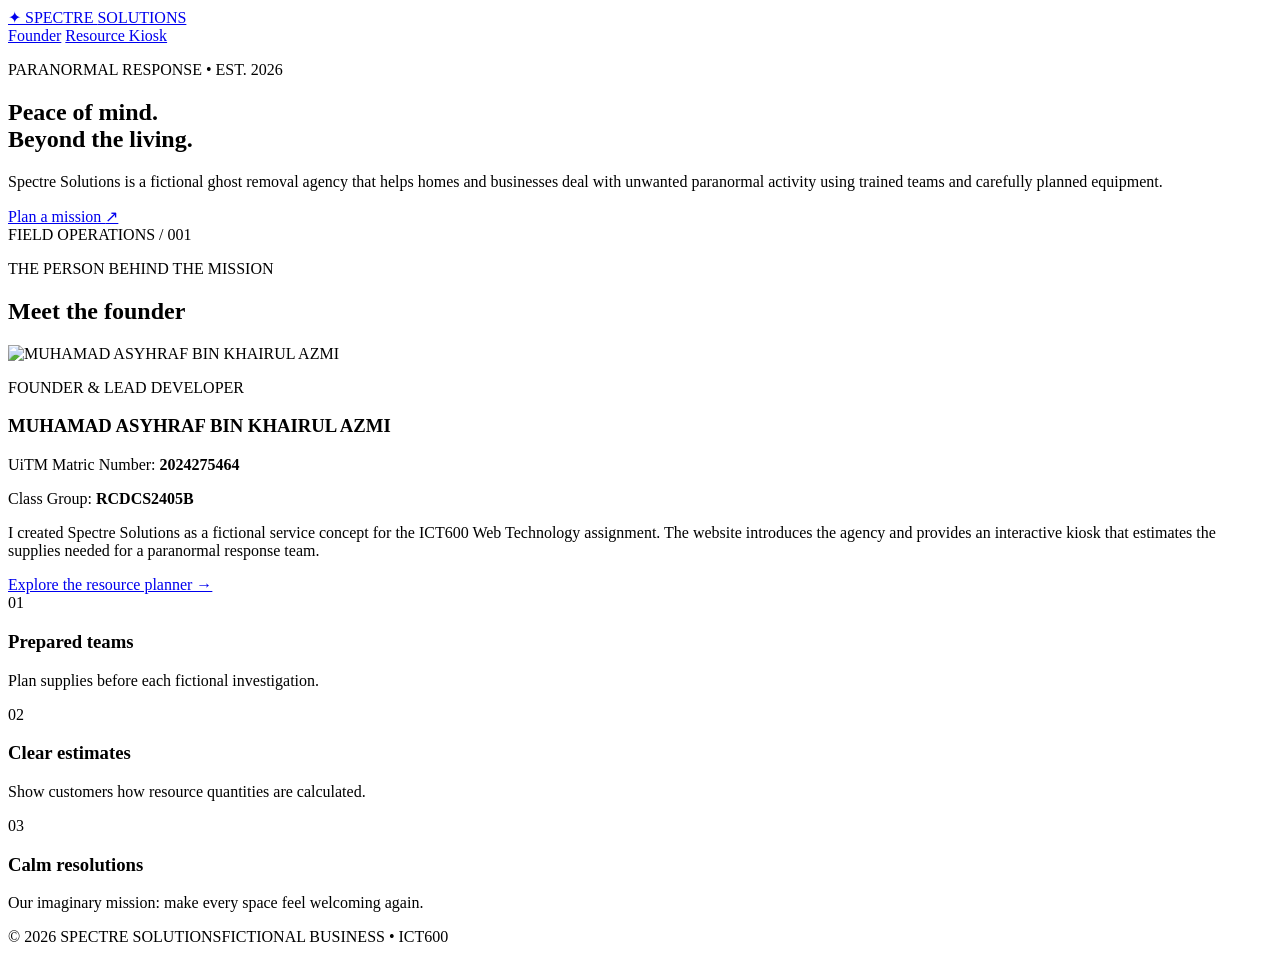
==== index.html @ 6d46b2fe "Add files via upload" ====
<!DOCTYPE html>
<html lang="en">
<head>
  <meta charset="UTF-8">
  <meta name="viewport" content="width=device-width, initial-scale=1.0">
  <meta name="description" content="Meet the founder of Spectre Solutions, a fictional ghost removal agency.">
  <title>Spectre Solutions | Founder</title>
  <link rel="stylesheet" href="css/style.css">
</head>
<body>
  <header class="site-header">
    <a class="brand" href="index.html"><span class="brand-mark">✦</span> SPECTRE <span>SOLUTIONS</span></a>
    <nav aria-label="Main navigation">
      <a class="active" href="index.html">Founder</a>
      <a href="kiosk.html">Resource Kiosk</a>
    </nav>
  </header>

  <main>
    <section class="hero">
      <div class="hero-copy">
        <p class="eyebrow">PARANORMAL RESPONSE • EST. 2026</p>
        <h1>Peace of mind.<br><span>Beyond the living.</span></h1>
        <p class="lead">Spectre Solutions is a fictional ghost removal agency that helps homes and businesses deal with unwanted paranormal activity using trained teams and carefully planned equipment.</p>
        <a class="button" href="kiosk.html">Plan a mission <span>↗</span></a>
      </div>
      <div class="hero-art" role="img" aria-label="Abstract moonlit haunted-house illustration">
        <div class="moon"></div><div class="mist mist-one"></div><div class="mist mist-two"></div>
        <div class="house"><div class="roof"></div><div class="house-body"><i></i><i></i><b></b></div></div>
        <div class="art-caption">FIELD OPERATIONS / 001</div>
      </div>
    </section>

    <section class="founder section-shell">
      <div class="section-heading"><p class="eyebrow">THE PERSON BEHIND THE MISSION</p><h2>Meet the founder</h2></div>
      <div class="founder-card">
        <div class="portrait-placeholder">
    <img src="images/founder.jpg"
         alt="MUHAMAD ASYHRAF BIN KHAIRUL AZMI"
         style="width:100%; height:100%; object-fit:cover; border-radius:inherit;">
        </div>
        <div class="founder-details">
          <p class="eyebrow">FOUNDER & LEAD DEVELOPER</p>
          <h3>MUHAMAD ASYHRAF BIN KHAIRUL AZMI</h3>
          <p class="muted">UiTM Matric Number: <strong>2024275464</strong></p>
          <p class="muted">Class Group: <strong>RCDCS2405B</strong></p>
          <p>I created Spectre Solutions as a fictional service concept for the ICT600 Web Technology assignment. The website introduces the agency and provides an interactive kiosk that estimates the supplies needed for a paranormal response team.</p>
          <a class="text-link" href="kiosk.html">Explore the resource planner →</a>
        </div>
      </div>
    </section>
    <section class="values section-shell">
      <article><span>01</span><h3>Prepared teams</h3><p>Plan supplies before each fictional investigation.</p></article>
      <article><span>02</span><h3>Clear estimates</h3><p>Show customers how resource quantities are calculated.</p></article>
      <article><span>03</span><h3>Calm resolutions</h3><p>Our imaginary mission: make every space feel welcoming again.</p></article>
    </section>
  </main>
  <footer><span>© 2026 SPECTRE SOLUTIONS</span><span>FICTIONAL BUSINESS • ICT600</span></footer>
</body>
</html>
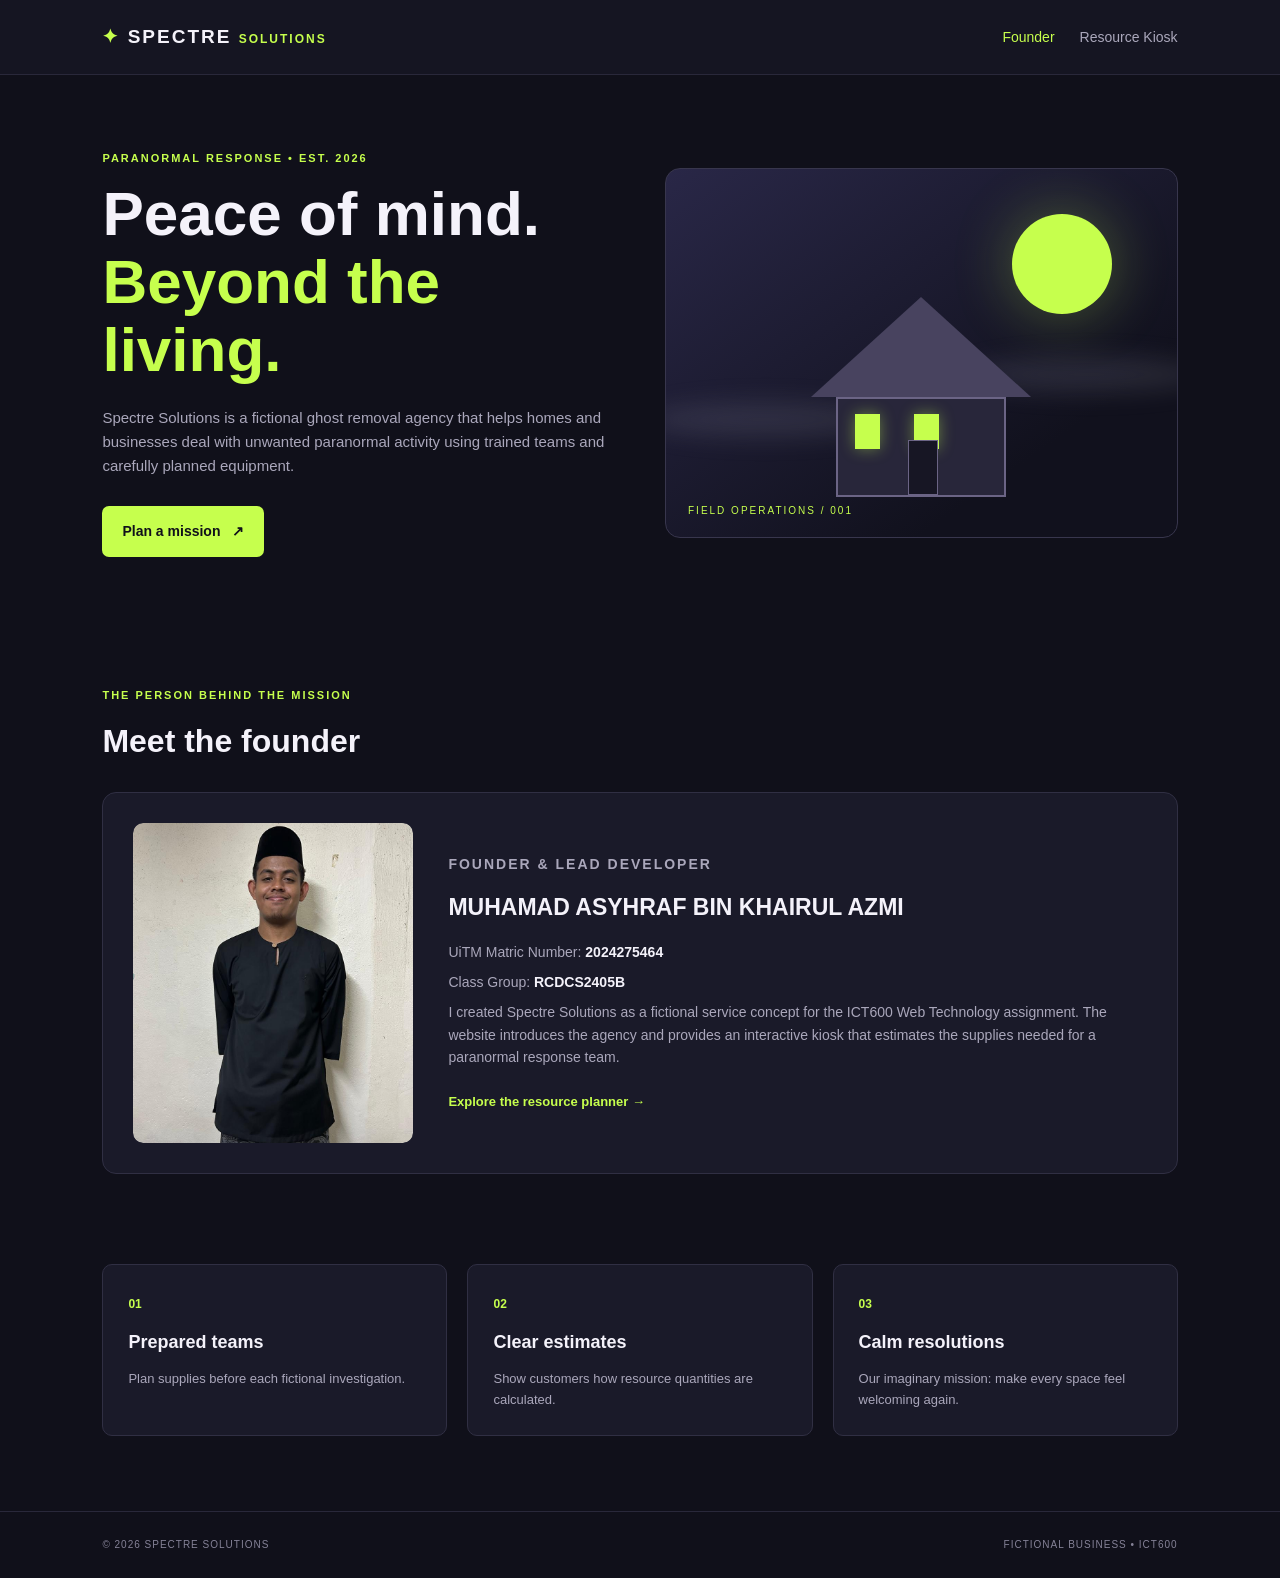
==== commit a12a49af: "Update index.html" ====
--- a/index.html
+++ b/index.html
@@ -35,7 +35,7 @@
       <div class="section-heading"><p class="eyebrow">THE PERSON BEHIND THE MISSION</p><h2>Meet the founder</h2></div>
       <div class="founder-card">
         <div class="portrait-placeholder">
-    <img src="images/founder.jpg"
+    <img src="images/Founder.jpg"
          alt="MUHAMAD ASYHRAF BIN KHAIRUL AZMI"
          style="width:100%; height:100%; object-fit:cover; border-radius:inherit;">
         </div>
@@ -57,4 +57,4 @@
   </main>
   <footer><span>© 2026 SPECTRE SOLUTIONS</span><span>FICTIONAL BUSINESS • ICT600</span></footer>
 </body>
-</html>+</html>
--- a/css/style.css
+++ b/css/style.css
@@ -0,0 +1,742 @@
+
+/* =========================================
+   1. GENERAL SETTINGS
+========================================= */
+
+* {
+    margin: 0;
+    padding: 0;
+    box-sizing: border-box;
+}
+
+body {
+    font-family: Arial, Helvetica, sans-serif;
+    background: #10101a;
+    color: #f4f2fa;
+    line-height: 1.6;
+    min-height: 100vh;
+}
+
+a {
+    text-decoration: none;
+    color: inherit;
+}
+
+img {
+    max-width: 100%;
+}
+
+
+/* =========================================
+   2. HEADER AND NAVIGATION
+========================================= */
+
+.site-header {
+    width: 100%;
+    min-height: 75px;
+    padding: 18px 8%;
+    display: flex;
+    justify-content: space-between;
+    align-items: center;
+    border-bottom: 1px solid #29283a;
+    background: #151522;
+}
+
+.brand {
+    font-size: 19px;
+    font-weight: bold;
+    letter-spacing: 2px;
+}
+
+.brand span:last-child {
+    color: #c6ff4d;
+    font-size: 12px;
+}
+
+.brand-mark {
+    color: #c6ff4d;
+}
+
+nav {
+    display: flex;
+    gap: 25px;
+}
+
+nav a {
+    color: #aaa7bb;
+    font-size: 14px;
+    transition: 0.3s;
+}
+
+nav a:hover,
+nav a.active {
+    color: #c6ff4d;
+}
+
+
+/* =========================================
+   3. SHARED TEXT STYLES
+========================================= */
+
+.eyebrow {
+    color: #c6ff4d;
+    font-size: 11px;
+    font-weight: bold;
+    letter-spacing: 2px;
+    margin-bottom: 12px;
+}
+
+.button {
+    display: inline-flex;
+    align-items: center;
+    justify-content: center;
+    gap: 12px;
+    padding: 14px 20px;
+    border: none;
+    border-radius: 7px;
+    background: #c6ff4d;
+    color: #10101a;
+    font-weight: bold;
+    font-size: 14px;
+    cursor: pointer;
+    transition: 0.3s;
+}
+
+.button:hover {
+    background: #dcff91;
+    transform: translateY(-2px);
+}
+
+
+/* =========================================
+   4. FOUNDER PAGE - HERO SECTION
+========================================= */
+
+.hero {
+    width: 84%;
+    max-width: 1200px;
+    margin: auto;
+    min-height: 550px;
+    padding: 75px 0;
+    display: grid;
+    grid-template-columns: 1fr 1fr;
+    gap: 50px;
+    align-items: center;
+}
+
+.hero-copy h1 {
+    font-size: clamp(38px, 5vw, 62px);
+    line-height: 1.1;
+    margin-bottom: 22px;
+}
+
+.hero-copy h1 span {
+    color: #c6ff4d;
+}
+
+.lead {
+    color: #aaa7bb;
+    font-size: 15px;
+    max-width: 520px;
+    margin-bottom: 28px;
+}
+
+
+/* =========================================
+   5. FOUNDER PAGE - ABSTRACT HOUSE ART
+========================================= */
+
+.hero-art {
+    position: relative;
+    min-height: 370px;
+    overflow: hidden;
+    border: 1px solid #38364d;
+    border-radius: 15px;
+    background: linear-gradient(145deg, #292747, #11111d 75%);
+}
+
+.moon {
+    position: absolute;
+    width: 100px;
+    height: 100px;
+    border-radius: 50%;
+    background: #c6ff4d;
+    top: 45px;
+    right: 65px;
+    box-shadow: 0 0 60px rgba(198, 255, 77, 0.3);
+}
+
+.mist {
+    position: absolute;
+    width: 240px;
+    height: 35px;
+    border-radius: 50%;
+    background: rgba(170, 167, 187, 0.15);
+    filter: blur(12px);
+}
+
+.mist-one {
+    left: -20px;
+    bottom: 100px;
+}
+
+.mist-two {
+    right: -30px;
+    bottom: 145px;
+}
+
+.house {
+    position: absolute;
+    width: 220px;
+    height: 200px;
+    left: 50%;
+    bottom: 40px;
+    transform: translateX(-50%);
+}
+
+.roof {
+    position: absolute;
+    width: 0;
+    height: 0;
+    top: 0;
+    left: 0;
+    border-left: 110px solid transparent;
+    border-right: 110px solid transparent;
+    border-bottom: 100px solid #48435f;
+}
+
+.house-body {
+    position: absolute;
+    left: 25px;
+    top: 100px;
+    width: 170px;
+    height: 100px;
+    background: #28263a;
+    border: 2px solid #6b6485;
+}
+
+.house-body i {
+    display: inline-block;
+    width: 25px;
+    height: 35px;
+    margin: 15px 17px;
+    background: #c6ff4d;
+    box-shadow: 0 0 15px rgba(198, 255, 77, 0.4);
+}
+
+.house-body b {
+    position: absolute;
+    bottom: 0;
+    left: 70px;
+    width: 30px;
+    height: 55px;
+    background: #171624;
+    border: 1px solid #6b6485;
+}
+
+.art-caption {
+    position: absolute;
+    left: 22px;
+    bottom: 18px;
+    color: #c6ff4d;
+    font-size: 10px;
+    letter-spacing: 2px;
+}
+
+
+/* =========================================
+   6. FOUNDER PAGE - PROFILE
+========================================= */
+
+.section-shell {
+    width: 84%;
+    max-width: 1200px;
+    margin: auto;
+}
+
+.founder {
+    padding: 55px 0;
+}
+
+.section-heading {
+    margin-bottom: 25px;
+}
+
+.section-heading h2 {
+    font-size: 32px;
+}
+
+.founder-card {
+    display: grid;
+    grid-template-columns: 280px 1fr;
+    gap: 35px;
+    align-items: center;
+    padding: 30px;
+    border: 1px solid #302f43;
+    border-radius: 14px;
+    background: #1a1a29;
+}
+
+.portrait-placeholder {
+    width: 100%;
+    height: 320px;
+    overflow: hidden;
+    border-radius: 10px;
+    background: #29283a;
+}
+
+.portrait-placeholder img {
+    width: 100%;
+    height: 100%;
+    object-fit: cover;
+    border-radius: inherit;
+}
+
+.founder-details h3 {
+    font-size: 23px;
+    margin-bottom: 15px;
+}
+
+.founder-details p {
+    color: #aaa7bb;
+    font-size: 14px;
+    margin-bottom: 13px;
+}
+
+.founder-details .muted {
+    margin-bottom: 8px;
+}
+
+.founder-details strong {
+    color: #f4f2fa;
+}
+
+.text-link {
+    display: inline-block;
+    color: #c6ff4d;
+    font-size: 13px;
+    font-weight: bold;
+    margin-top: 10px;
+}
+
+.text-link:hover {
+    text-decoration: underline;
+}
+
+
+/* =========================================
+   7. FOUNDER PAGE - VALUES
+========================================= */
+
+.values {
+    display: grid;
+    grid-template-columns: repeat(3, 1fr);
+    gap: 20px;
+    padding: 35px 0 75px;
+}
+
+.values article {
+    padding: 25px;
+    background: #1a1a29;
+    border: 1px solid #302f43;
+    border-radius: 10px;
+}
+
+.values article span {
+    color: #c6ff4d;
+    font-size: 12px;
+    font-weight: bold;
+}
+
+.values article h3 {
+    margin: 12px 0;
+    font-size: 18px;
+}
+
+.values article p {
+    color: #aaa7bb;
+    font-size: 13px;
+}
+
+
+/* =========================================
+   8. KIOSK PAGE - INTRODUCTION
+========================================= */
+
+.kiosk-main {
+    width: 84%;
+    max-width: 1200px;
+    margin: auto;
+    padding: 65px 0;
+}
+
+.kiosk-intro {
+    max-width: 700px;
+    margin-bottom: 40px;
+}
+
+.kiosk-intro h1 {
+    font-size: clamp(36px, 6vw, 58px);
+    line-height: 1.1;
+    margin-bottom: 20px;
+}
+
+.kiosk-intro h1 span {
+    color: #c6ff4d;
+}
+
+.kiosk-intro > p:last-child {
+    color: #aaa7bb;
+    max-width: 600px;
+}
+
+
+/* =========================================
+   9. KIOSK PAGE - PLANNER LAYOUT
+========================================= */
+
+.planner-grid {
+    display: grid;
+    grid-template-columns: 1.2fr 0.8fr;
+    gap: 25px;
+    align-items: start;
+}
+
+.planner-card,
+.rules-card,
+.result-card {
+    background: #1a1a29;
+    border: 1px solid #302f43;
+    border-radius: 14px;
+    padding: 30px;
+}
+
+.card-top {
+    display: flex;
+    justify-content: space-between;
+    align-items: center;
+    margin-bottom: 28px;
+}
+
+.card-top h2,
+.rules-card h2,
+.result-card h2 {
+    font-size: 24px;
+}
+
+.status-dot {
+    color: #c6ff4d;
+    border: 1px solid #526a2b;
+    background: #26351b;
+    border-radius: 20px;
+    padding: 5px 12px;
+    font-size: 10px;
+    letter-spacing: 1px;
+}
+
+
+/* =========================================
+   10. KIOSK PAGE - INPUT FIELDS
+========================================= */
+
+.planner-card > label:not(.check-line),
+.input-row label {
+    display: block;
+    font-size: 13px;
+    color: #dedbe8;
+    margin-bottom: 8px;
+    font-weight: bold;
+}
+
+.planner-card input[type="text"],
+.planner-card input[type="email"],
+.planner-card input[type="number"] {
+    width: 100%;
+    padding: 13px 14px;
+    background: #11111c;
+    border: 1px solid #3a394e;
+    border-radius: 7px;
+    color: white;
+    font-size: 14px;
+    outline: none;
+    transition: 0.2s;
+    margin-bottom: 5px;
+}
+
+.planner-card input:focus {
+    border-color: #c6ff4d;
+    box-shadow: 0 0 0 2px rgba(198, 255, 77, 0.12);
+}
+
+.planner-card input::placeholder {
+    color: #777487;
+}
+
+
+/* =========================================
+   11. RED VALIDATION WARNINGS
+========================================= */
+
+.field-error {
+    display: block;
+    color: #ff0000 !important;
+    font-size: 13px;
+    font-weight: bold;
+    margin-top: 5px;
+    margin-bottom: 12px;
+    min-height: 16px;
+}
+
+.planner-card input.input-error {
+    border: 2px solid #ff0000 !important;
+    box-shadow: 0 0 6px rgba(255, 0, 0, 0.4) !important;
+}
+
+
+/* =========================================
+   12. KIOSK PAGE - INPUT ROW
+========================================= */
+
+.input-row {
+    display: grid;
+    grid-template-columns: 1fr 1fr;
+    gap: 15px;
+}
+
+.input-row > div {
+    min-width: 0;
+}
+
+
+/* =========================================
+   13. KIOSK PAGE - CHECKBOX
+========================================= */
+
+.check-line {
+    display: flex;
+    align-items: flex-start;
+    gap: 10px;
+    color: #c3c0cf;
+    font-size: 12px;
+    margin: 15px 0 22px;
+    cursor: pointer;
+}
+
+.check-line input {
+    accent-color: #c6ff4d;
+    margin-top: 4px;
+}
+
+
+/* =========================================
+   14. KIOSK PAGE - BUTTONS
+========================================= */
+
+.submit-button {
+    width: 100%;
+}
+
+.button-secondary {
+    background: transparent;
+    border: 1px solid #c6ff4d;
+    color: #c6ff4d;
+    margin-top: 20px;
+}
+
+.button-secondary:hover {
+    background: #c6ff4d;
+    color: #10101a;
+}
+
+.form-note {
+    color: #858297;
+    font-size: 11px;
+    margin-top: 15px;
+}
+
+
+/* =========================================
+   15. KIOSK PAGE - PLANNING RULES
+========================================= */
+
+.rules-card > p:not(.eyebrow) {
+    color: #aaa7bb;
+    font-size: 13px;
+    margin-top: 10px;
+}
+
+.rate-list {
+    list-style: none;
+    margin-top: 22px;
+}
+
+.rate-list li {
+    display: flex;
+    justify-content: space-between;
+    gap: 10px;
+    padding: 14px 0;
+    border-bottom: 1px solid #333246;
+    font-size: 12px;
+}
+
+.rate-list li span {
+    color: #c5c2d0;
+}
+
+.rate-list li strong {
+    color: #c6ff4d;
+    text-align: right;
+    font-size: 11px;
+}
+
+.formula {
+    margin-top: 25px;
+    padding: 18px;
+    background: #252537;
+    border-radius: 8px;
+    border-left: 3px solid #c6ff4d;
+}
+
+.formula small {
+    color: #c6ff4d;
+    font-size: 10px;
+    letter-spacing: 1px;
+}
+
+.formula p {
+    margin-top: 7px;
+    font-size: 13px;
+    color: #dedbe8;
+}
+
+
+/* =========================================
+   16. KIOSK PAGE - RESULTS
+========================================= */
+
+.result-card {
+    margin-top: 30px;
+}
+
+.result-card[hidden] {
+    display: none;
+}
+
+#resultIntro {
+    color: #aaa7bb;
+    font-size: 14px;
+    margin: 15px 0 20px;
+}
+
+.result-table {
+    width: 100%;
+    border-collapse: collapse;
+    margin-top: 15px;
+}
+
+.result-table th,
+.result-table td {
+    padding: 14px;
+    text-align: left;
+    border-bottom: 1px solid #39384b;
+    font-size: 13px;
+}
+
+.result-table th {
+    color: #c6ff4d;
+    background: #252537;
+}
+
+.result-table td:last-child {
+    color: #c6ff4d;
+    font-weight: bold;
+}
+
+
+/* =========================================
+   17. FOOTER
+========================================= */
+
+footer {
+    display: flex;
+    justify-content: space-between;
+    gap: 15px;
+    padding: 25px 8%;
+    border-top: 1px solid #29283a;
+    color: #858297;
+    font-size: 10px;
+    letter-spacing: 1px;
+}
+
+
+/* =========================================
+   18. RESPONSIVE DESIGN
+========================================= */
+
+@media (max-width: 800px) {
+
+    .hero {
+        grid-template-columns: 1fr;
+        padding: 50px 0;
+    }
+
+    .hero-art {
+        min-height: 320px;
+    }
+
+    .founder-card {
+        grid-template-columns: 1fr;
+    }
+
+    .portrait-placeholder {
+        max-width: 350px;
+    }
+
+    .planner-grid {
+        grid-template-columns: 1fr;
+    }
+
+    .kiosk-main {
+        width: 90%;
+        padding: 45px 0;
+    }
+
+}
+
+@media (max-width: 550px) {
+
+    .site-header {
+        padding: 15px 5%;
+        flex-direction: column;
+        gap: 15px;
+    }
+
+    nav {
+        gap: 20px;
+    }
+
+    .hero,
+    .section-shell {
+        width: 90%;
+    }
+
+    .values {
+        grid-template-columns: 1fr;
+    }
+
+    .input-row {
+        grid-template-columns: 1fr;
+    }
+
+    .planner-card,
+    .rules-card,
+    .result-card {
+        padding: 20px;
+    }
+
+    footer {
+        flex-direction: column;
+        text-align: center;
+    }
+
+}
